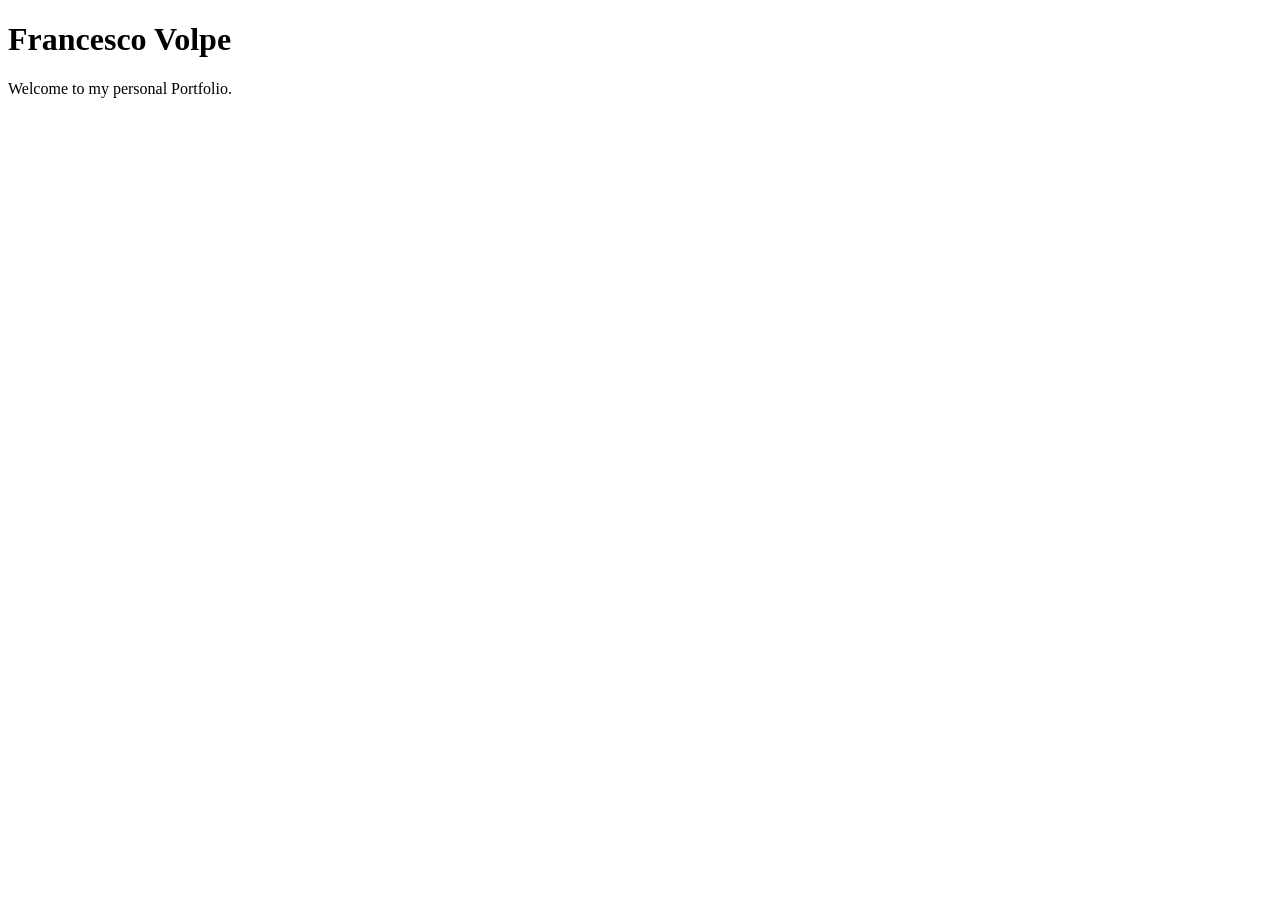
==== index.html @ 0a085468 "initialized" ====
<!DOCTYPE html>
<html lang="en">
<head>
    <meta charset="UTF-8">
    <meta name="viewport" content="width=device-width, initial-scale=1.0">
    <title>Francesco Volpe</title>
    <link rel="stylesheet" href="css/style.css">
    <script src="js/main.js"></script>
</head>
<body>
    <h1>
        Francesco Volpe
    </h1>
    <p>Welcome to my personal Portfolio.</p>
</body>
</html>
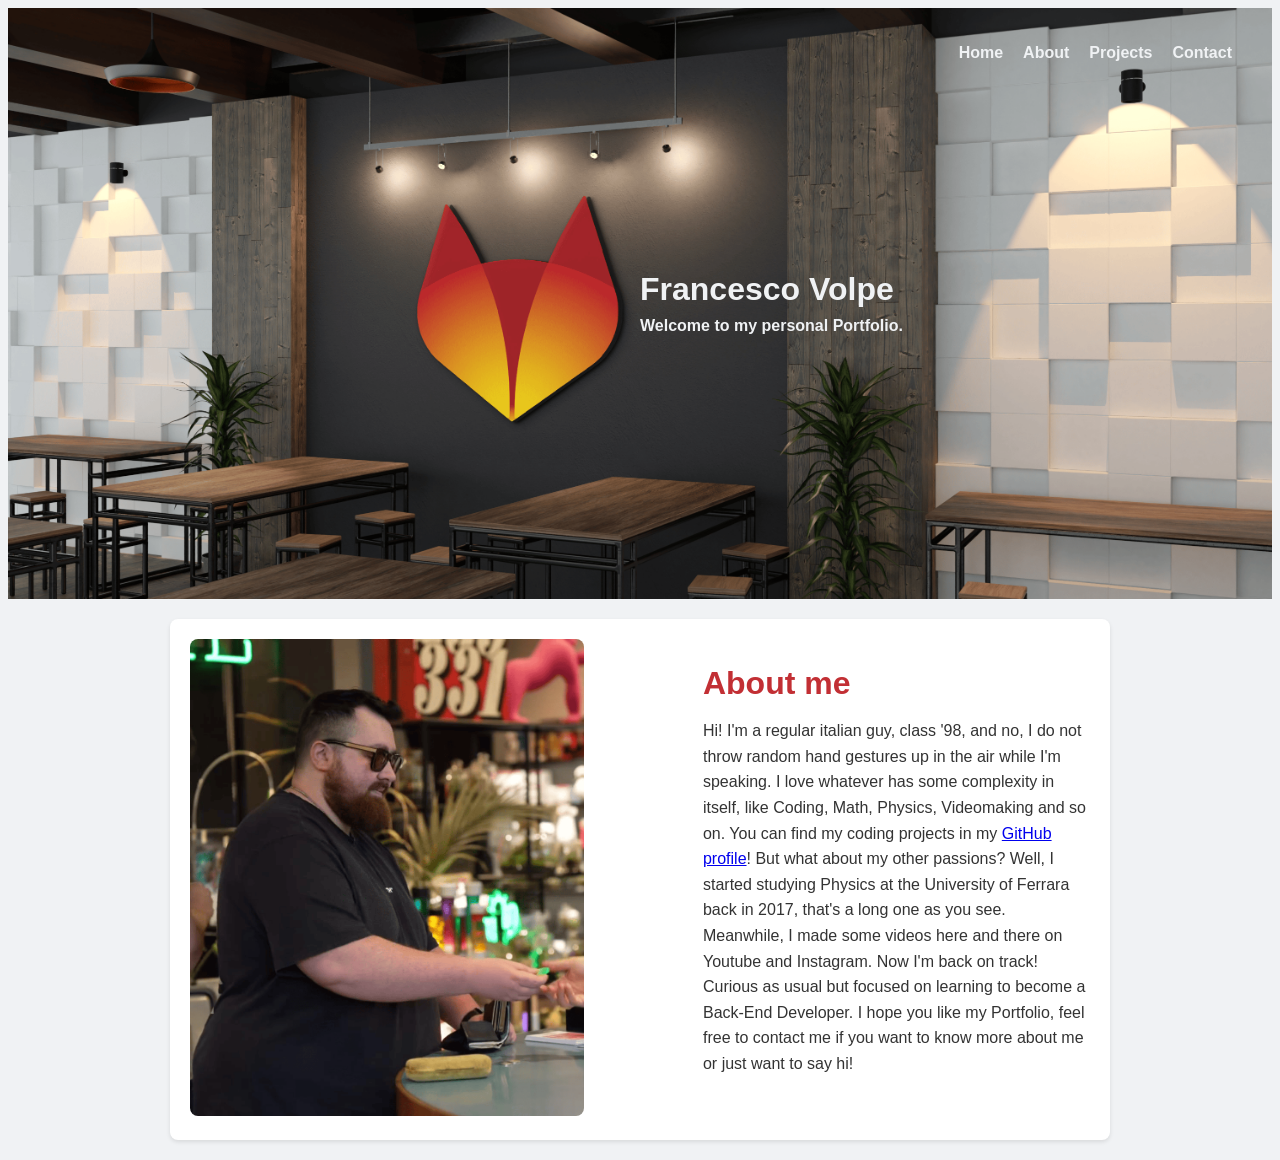
==== commit 4e4f7ca6: "about me section" ====
--- a/index.html
+++ b/index.html
@@ -3,14 +3,42 @@
 <head>
     <meta charset="UTF-8">
     <meta name="viewport" content="width=device-width, initial-scale=1.0">
-    <title>Francesco Volpe</title>
+    <title>Francesco Volpe Portfolio</title>
     <link rel="stylesheet" href="css/style.css">
-    <script src="js/main.js"></script>
 </head>
 <body>
-    <h1>
-        Francesco Volpe
-    </h1>
-    <p>Welcome to my personal Portfolio.</p>
+    <header>
+        <!-- Logo Mockup at the top, navbar on the top right and my name -->
+        <div class="page-header">
+            <img src="images/logo_mockup.png" alt="logo mockup">
+            <div class="header-text">
+                <h1>Francesco Volpe</h1>
+                <h3>Welcome to my personal Portfolio.</h3>
+            </div>
+            <div class="header-nav">
+                <nav>
+                    <ul>
+                        <li><a href="index.html">Home</a></li>
+                        <li><a href="#about-me">About</a></li>
+                        <li><a href="pages/projects.html">Projects</a></li>
+                        <li><a href="pages/contact.html">Contact</a></li>
+                    </ul>
+            </nav>
+            </div>
+        </div>
+    </header>
+
+    <main>
+        <div class="personal-info" id="about-me">
+            <div class="personal-header">
+                <img src="images/profile_picture.png" alt="profile picture">
+            </div>
+            <div class="text">
+                <h2>About me</h2>
+                <p>Hi! I'm a regular italian guy, class '98, and no, I do not throw random hand gestures up in the air while I'm speaking. I love whatever has some complexity in itself, like Coding, Math, Physics, Videomaking and so on. You can find my coding projects in my <a href="https://github.com/TheFox43" target="_blank">GitHub profile</a>! But what about my other passions? Well, I started studying Physics at the University of Ferrara back in 2017, that's a long one as you see. Meanwhile, I made some videos here and there on Youtube and Instagram. Now I'm back on track! Curious as usual but focused on learning to become a Back-End Developer. I hope you like my Portfolio, feel free to contact me if you want to know more about me or just want to say hi!</p>
+            </div>
+        </div>
+    </main>
+    <script src="js/main.js"></script>
 </body>
 </html>
--- a/css/style.css
+++ b/css/style.css
@@ -0,0 +1,103 @@
+/*
+** Page Style
+*/
+body{
+    background-color: #f0f2f4;
+}
+
+/*
+** Style for the header section
+** Style for the header image and text
+*/
+.page-header{
+    position: relative;
+}
+
+.page-header img{
+    width: 100%;
+    height: auto;
+    display: block;
+}
+
+.header-text{
+    position: absolute;
+    top: 50%;
+    left: 50%;
+    transform: translate(0%, -50%);
+    text-align: left;
+    color: #f0f2f4;
+    font-family: 'Montsserat', sans-serif;
+}
+
+.header-text h1{
+    font-size: 2em;
+    padding-bottom: 9px;
+    margin: 0;
+}
+
+.header-text h3{
+    font-size: 1em;
+    margin: 0;
+}
+
+.header-nav nav{
+    position: absolute;
+    top: 20px;
+    right: 40px;
+    z-index: 10;
+    font-family: 'Montsserat', sans-serif;
+}
+
+.header-nav ul{
+    display: flex;
+    gap: 20px;
+    list-style: none;
+}
+
+.header-nav nav a{
+    color: #f0f2f4;
+    text-decoration: none;
+    font-weight: bold;
+}
+
+/*
+** Main body style
+** Style for the personal info section
+*/
+
+.personal-info{
+    display: flex;
+    align-items: flex-start;
+    gap: 20px;
+    width: 100%;
+    max-width: 900px;
+    margin: 20px auto;
+    padding: 20px;
+    background-color: #fff;
+    border-radius: 8px;
+    box-shadow: 0 2px 4px rgba(0,0,0,0.1);
+    font-family: 'Montserrat', sans-serif;
+}
+
+.personal-info .text{
+    width: 80%;
+}
+
+.personal-info img{
+    width: 80%;
+    height: auto;
+    border-radius: 8px;
+}
+
+.personal-info h2{
+    font-size: 2em;
+    margin-bottom: 10px;
+    color: #C22F34;
+}
+
+.personal-info p{
+    font-size: 1em;
+    line-height: 1.6;
+    color: #333;
+    text-align: left;
+}
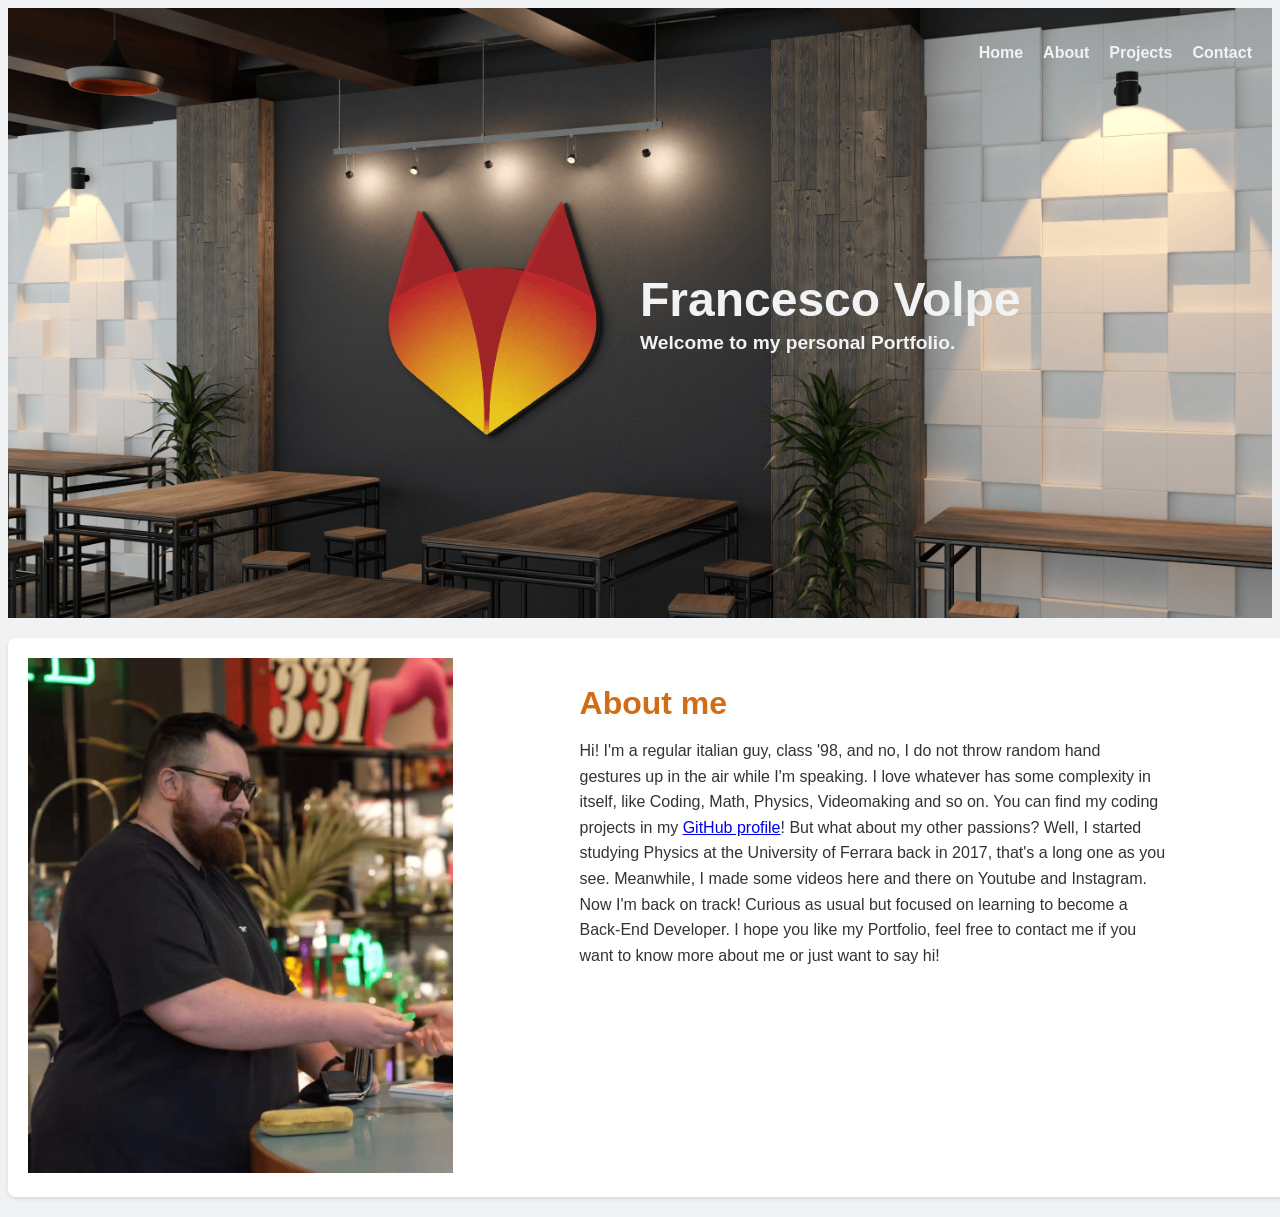
==== commit 8573c31f: "implemented grid and fixed flexbox for the header" ====
--- a/index.html
+++ b/index.html
@@ -9,22 +9,20 @@
 <body>
     <header>
         <!-- Logo Mockup at the top, navbar on the top right and my name -->
-        <div class="page-header">
+        <div class="header">
             <img src="images/logo_mockup.png" alt="logo mockup">
             <div class="header-text">
                 <h1>Francesco Volpe</h1>
                 <h3>Welcome to my personal Portfolio.</h3>
             </div>
-            <div class="header-nav">
-                <nav>
-                    <ul>
-                        <li><a href="index.html">Home</a></li>
-                        <li><a href="#about-me">About</a></li>
-                        <li><a href="pages/projects.html">Projects</a></li>
-                        <li><a href="pages/contact.html">Contact</a></li>
-                    </ul>
+            <nav>
+                <ul>
+                    <li><a href="index.html">Home</a></li>
+                    <li><a href="#about-me">About</a></li>
+                    <li><a href="pages/projects.html">Projects</a></li>
+                    <li><a href="pages/contact.html">Contact</a></li>
+                </ul>
             </nav>
-            </div>
         </div>
     </header>
 
--- a/css/style.css
+++ b/css/style.css
@@ -9,52 +9,64 @@
 ** Style for the header section
 ** Style for the header image and text
 */
-.page-header{
-    position: relative;
+
+.header{
+    display: grid;
+    width: 100%;
 }
 
-.page-header img{
+.header img{
+    grid-area: 1 / 1;
     width: 100%;
     height: auto;
-    display: block;
+    display: block; /* Idk what it is but it helps */
 }
 
 .header-text{
-    position: absolute;
-    top: 50%;
-    left: 50%;
-    transform: translate(0%, -50%);
-    text-align: left;
+    /* Position of the header text inside the header box */
+    grid-area: 1 / 1;
+    display: flex;
+    flex-direction: column;
+    justify-self: center;
+    align-self: center;
+    transform: translateX(+50%); /* Move the text to the right to be starting at the middle of the image */
+
+    /* Style of the header text */
     color: #f0f2f4;
-    font-family: 'Montsserat', sans-serif;
+    font-family: 'Montserrat', sans-serif;
 }
 
 .header-text h1{
-    font-size: 2em;
-    padding-bottom: 9px;
+    /* Style of the h1 name text */
+    font-size: 3em;
     margin: 0;
 }
 
 .header-text h3{
-    font-size: 1em;
-    margin: 0;
+    /* Style of the h3 welcome text */
+    font-size: 1.2em;
+    margin: 5px 0 0 0;
 }
 
-.header-nav nav{
-    position: absolute;
-    top: 20px;
-    right: 40px;
-    z-index: 10;
-    font-family: 'Montsserat', sans-serif;
+.header nav{
+    /* Position of the nav bar inside the header box */
+    grid-area: 1 / 1;
+    justify-self: end;
+    align-self: start;
+    margin: 20px;
+
+    /* Style of the entire nav text */
+    font-family: 'Montserrat', sans-serif;
+    font-size: 1em;
 }
 
-.header-nav ul{
+.header nav ul{
     display: flex;
     gap: 20px;
     list-style: none;
 }
 
-.header-nav nav a{
+.header nav a{
     color: #f0f2f4;
     text-decoration: none;
     font-weight: bold;
@@ -70,7 +82,6 @@
     align-items: flex-start;
     gap: 20px;
     width: 100%;
-    max-width: 900px;
     margin: 20px auto;
     padding: 20px;
     background-color: #fff;
@@ -81,18 +92,19 @@
 
 .personal-info .text{
     width: 80%;
+    margin-right: 10%;
 }
 
 .personal-info img{
     width: 80%;
     height: auto;
-    border-radius: 8px;
+    align-self: center;
 }
 
 .personal-info h2{
     font-size: 2em;
     margin-bottom: 10px;
-    color: #C22F34;
+    color: #d16d16;
 }
 
 .personal-info p{
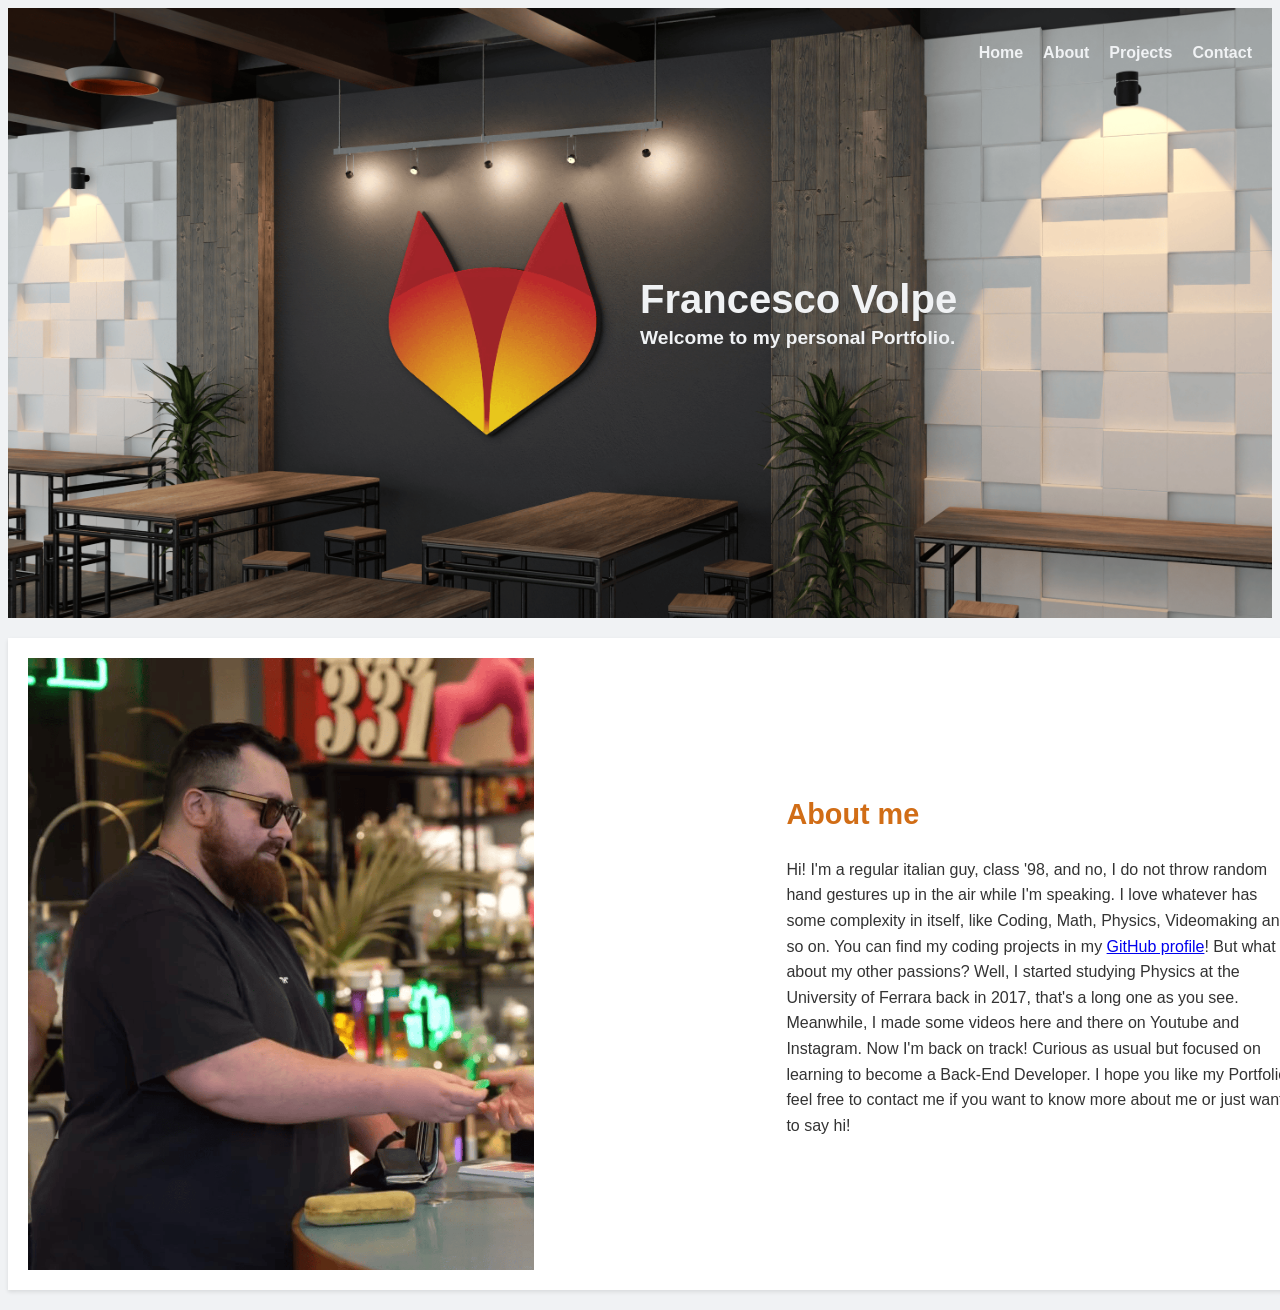
==== commit 5f1fbbf3: "Allright" ====
--- a/index.html
+++ b/index.html
@@ -10,11 +10,9 @@
     <header>
         <!-- Logo Mockup at the top, navbar on the top right and my name -->
         <div class="header">
+            <!-- Header backroung picture, a personal mockup -->
             <img src="images/logo_mockup.png" alt="logo mockup">
-            <div class="header-text">
-                <h1>Francesco Volpe</h1>
-                <h3>Welcome to my personal Portfolio.</h3>
-            </div>
+            <!-- Navbar with cross references -->
             <nav>
                 <ul>
                     <li><a href="index.html">Home</a></li>
@@ -23,15 +21,17 @@
                     <li><a href="pages/contact.html">Contact</a></li>
                 </ul>
             </nav>
+            <div class="header-text">
+                <h1>Francesco Volpe</h1>
+                <h3>Welcome to my personal Portfolio.</h3>
+            </div>
         </div>
     </header>
 
     <main>
-        <div class="personal-info" id="about-me">
-            <div class="personal-header">
-                <img src="images/profile_picture.png" alt="profile picture">
-            </div>
-            <div class="text">
+        <div class="info" id="about-me">
+            <img src="images/profile_picture.png" alt="profile picture">
+            <div class="info-text">
                 <h2>About me</h2>
                 <p>Hi! I'm a regular italian guy, class '98, and no, I do not throw random hand gestures up in the air while I'm speaking. I love whatever has some complexity in itself, like Coding, Math, Physics, Videomaking and so on. You can find my coding projects in my <a href="https://github.com/TheFox43" target="_blank">GitHub profile</a>! But what about my other passions? Well, I started studying Physics at the University of Ferrara back in 2017, that's a long one as you see. Meanwhile, I made some videos here and there on Youtube and Instagram. Now I'm back on track! Curious as usual but focused on learning to become a Back-End Developer. I hope you like my Portfolio, feel free to contact me if you want to know more about me or just want to say hi!</p>
             </div>
--- a/css/style.css
+++ b/css/style.css
@@ -1,16 +1,21 @@
 /*
 ** Page Style
 */
+
 body{
     background-color: #f0f2f4;
 }
 
 /*
 ** Style for the header section
-** Style for the header image and text
+*/
+
+/*
+** Style for the header image and nav bar
 */
 
 .header{
+    /* Position of the header box in the page */
     display: grid;
     width: 100%;
 }
@@ -20,32 +25,6 @@
     width: 100%;
     height: auto;
     display: block; /* Idk what it is but it helps */
-}
-
-.header-text{
-    /* Position of the header text inside the header box */
-    grid-area: 1 / 1;
-    display: flex;
-    flex-direction: column;
-    justify-self: center;
-    align-self: center;
-    transform: translateX(+50%); /* Move the text to the right to be starting at the middle of the image */
-
-    /* Style of the header text */
-    color: #f0f2f4;
-    font-family: 'Montserrat', sans-serif;
-}
-
-.header-text h1{
-    /* Style of the h1 name text */
-    font-size: 3em;
-    margin: 0;
-}
-
-.header-text h3{
-    /* Style of the h3 welcome text */
-    font-size: 1.2em;
-    margin: 5px 0 0 0;
 }
 
 .header nav{
@@ -73,41 +52,84 @@
 }
 
 /*
+** Style for the header text
+*/
+
+.header-text{
+    /* Position of the header text inside the header box */
+    grid-area: 1 / 1;
+    display: flex;
+    flex-direction: column;
+    justify-self: center;
+    align-self: center;
+    transform: translateX(+50%); /* Move the text to the right to be starting at the middle of the image */
+
+    /* Style of the header text */
+    color: #f0f2f4;
+    font-family: 'Montserrat', sans-serif;
+}
+
+.header-text h1{
+    /* Style of the h1 name text */
+    font-size: 2.5em;
+    margin: 0;
+}
+
+.header-text h3{
+    /* Style of the h3 welcome text */
+    font-size: 1.2em;
+    margin: 5px 0 0 0;
+}
+
+/*
 ** Main body style
+*/
+
+/*
 ** Style for the personal info section
 */
 
-.personal-info{
-    display: flex;
-    align-items: flex-start;
-    gap: 20px;
+.info{
+    /* Position of the info box in the page */
+    display: grid;
     width: 100%;
+
+    /* Style of the info box in its entirety */
     margin: 20px auto;
     padding: 20px;
     background-color: #fff;
-    border-radius: 8px;
     box-shadow: 0 2px 4px rgba(0,0,0,0.1);
+}
+
+.info img{
+    grid-area: 1 / 1;
+    width: 40%;
+    height: auto;
+    align-self: center;
+    justify-self: flex-start;
+    display: block;
+}
+
+.info-text{
+    /* Position of the header text inside the header box */
+    grid-area: 1 / 1;
+    width: 40%;
+    display: flex;
+    flex-direction: column;
+    justify-self: flex-end;
+    align-self: center;
+
+    /* Style of the header text */
     font-family: 'Montserrat', sans-serif;
 }
 
-.personal-info .text{
-    width: 80%;
-    margin-right: 10%;
-}
-
-.personal-info img{
-    width: 80%;
-    height: auto;
-    align-self: center;
-}
-
-.personal-info h2{
-    font-size: 2em;
+.info-text h2{
+    font-size: 1.8em;
     margin-bottom: 10px;
     color: #d16d16;
 }
 
-.personal-info p{
+.info-text p{
     font-size: 1em;
     line-height: 1.6;
     color: #333;
